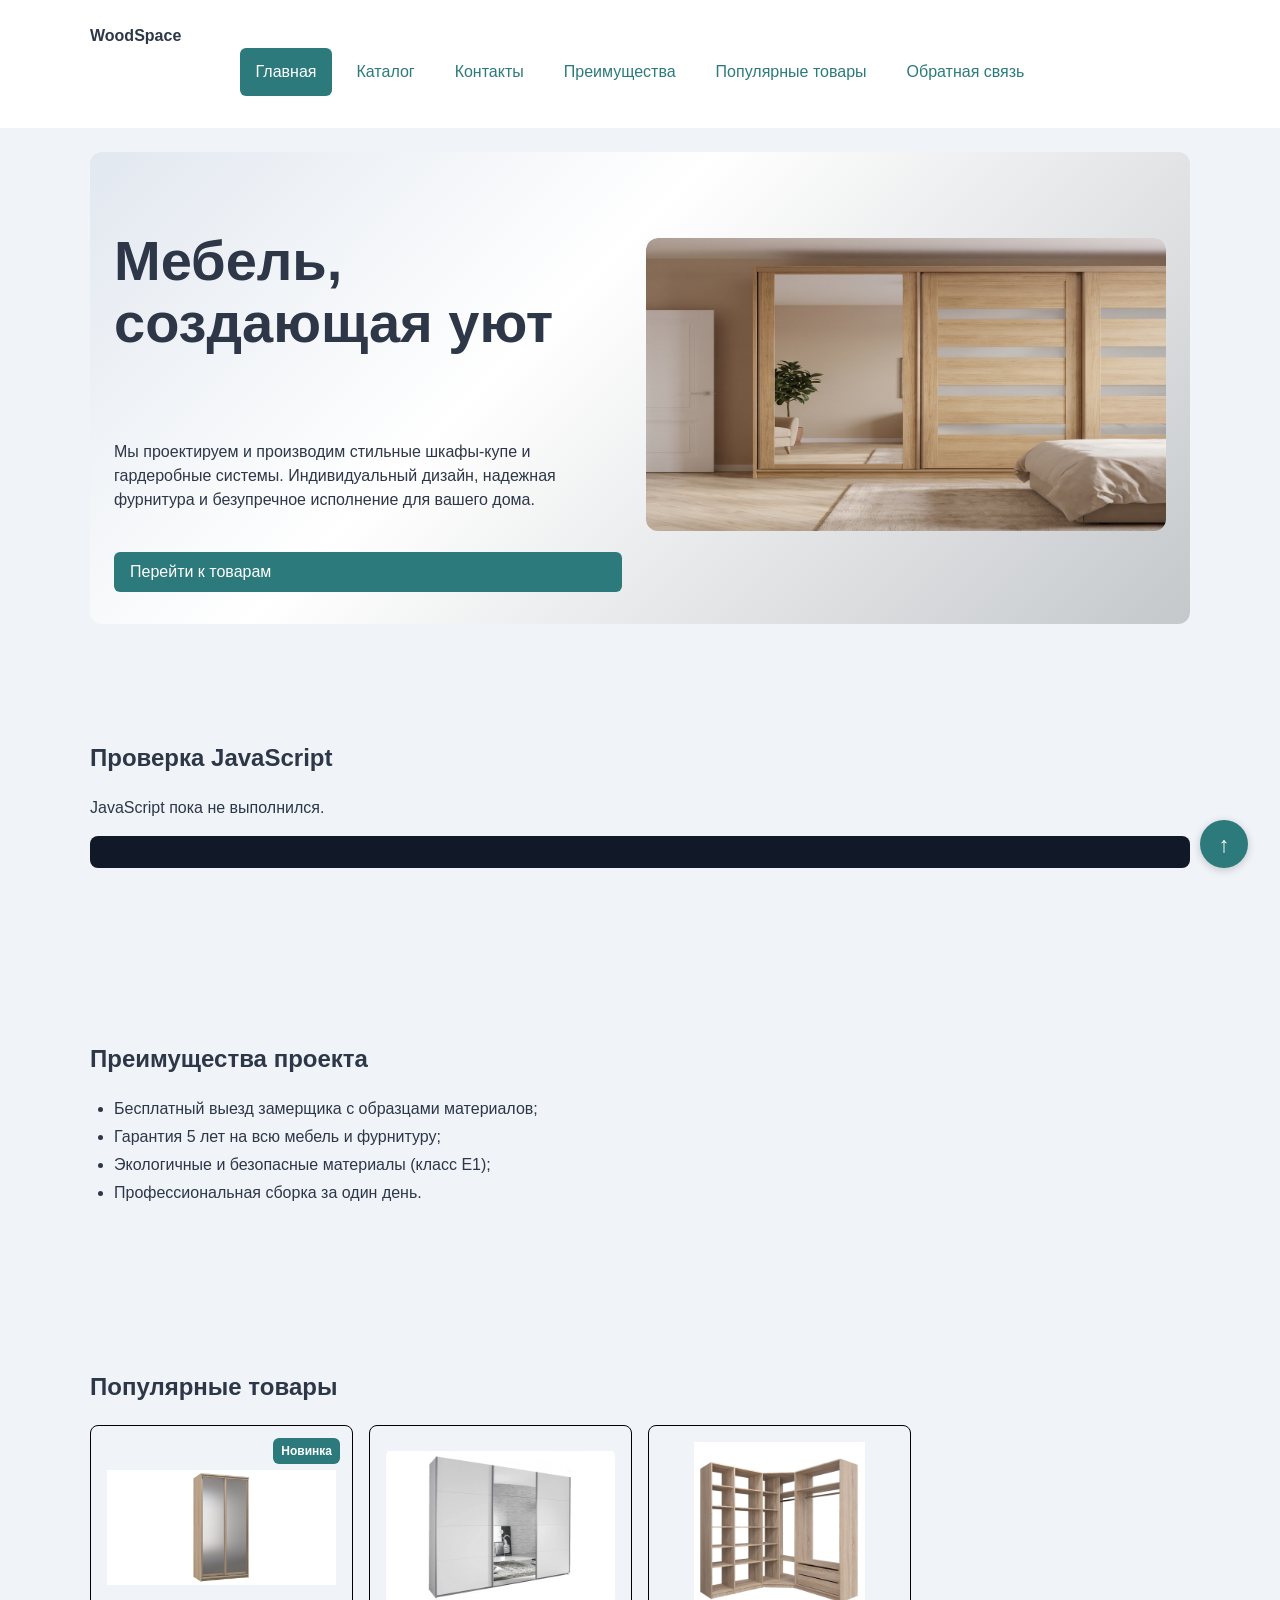
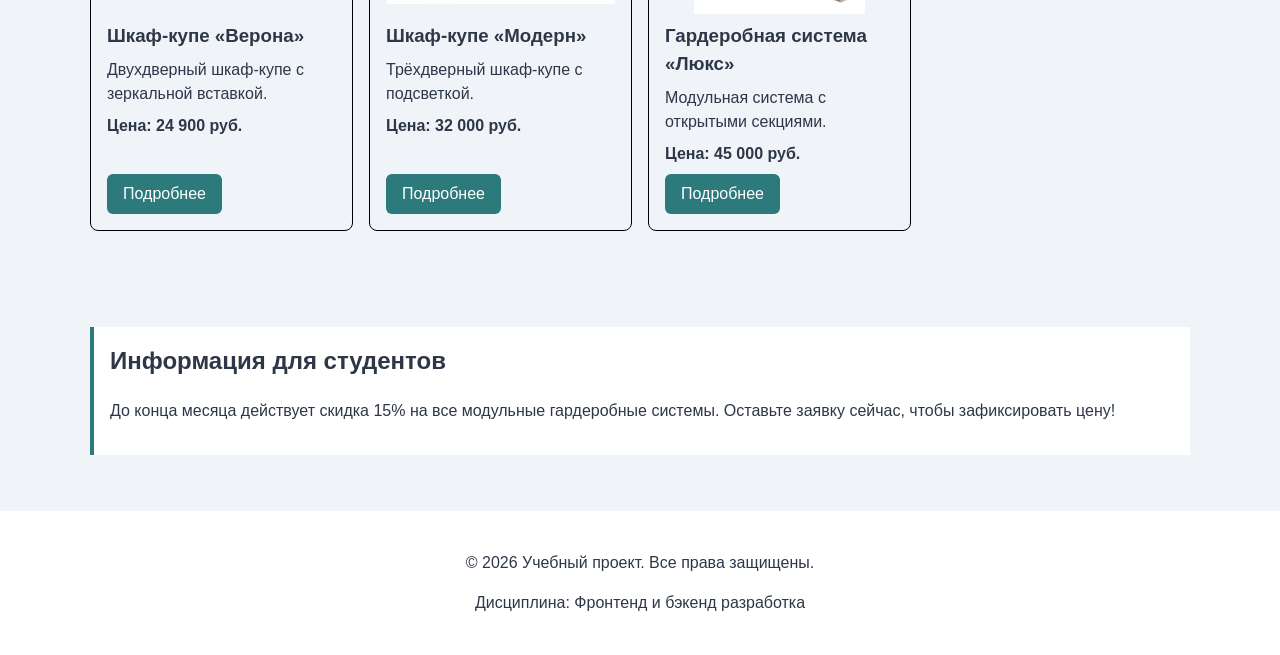
==== index.html @ 38cbf6f6 "feat: add JavaScript basics to shop project" ====
<!DOCTYPE html>
<html lang="ru">
<head>
  <meta charset="UTF-8">
  <meta name="viewport" content="width=device-width, initial-scale=1.0">
  <title>WoodSpace</title>
  <link rel="stylesheet" href="css/style.css">
  <link rel="stylesheet" href="css/responsive.css">
  <script src="js/modal.js" defer></script>
  <meta property="og:type" content="website">
  <meta property="og:title" content="WoodSpace">
  <meta property="og:description" content="WoodSpace - магазин фурнитуры.">
  <meta property="og:image" content="https://kyarlykov.github.io/kr1-html-css-shop/images/preview.jpg">
  <script src="js/data.js" defer></script>
  <script src="js/main.js" defer></script>

</head>
<body>
  <a class="skip-link" href="#main">Перейти к основному содержимому</a>
  <header class="site-header">
    <div class="site-header__inner">
      <a class="site-header__logo" href="index.html">WoodSpace</a>

      <nav class="site-nav" aria-label="Основная навигация">
        <ul class="site-nav__list">
          <li class="site-nav__item">
            <a class="site-nav__link site-nav__link--active" href="index.html" aria-current="page">Главная</a>
          </li>
          <li class="site-nav__item">
            <a class="site-nav__link" href="catalog.html">Каталог</a>
          </li>
          <li class="site-nav__item">
            <a class="site-nav__link" href="contacts.html">Контакты</a>
          </li>
          <li class="site-nav__item">
            <a class="site-nav__link" href="index.html#advantages">Преимущества</a>
          </li>
          <li class="site-nav__item">
            <a class="site-nav__link" href="index.html#popular">Популярные товары</a>
          </li>
          <li class="site-nav__item">
            <a class="site-nav__link" href="index.html#contacts">Обратная связь</a>
          </li>
        </ul>
      </nav>
    </div>
  </header>

  <main id="main" class="page-main">
    <section class="hero">
      <div class="hero__content">
        <h1 class="hero__title">Мебель, создающая уют</h1>
        <p>
          Мы проектируем и производим стильные шкафы-купе и гардеробные системы. 
          Индивидуальный дизайн, надежная фурнитура и безупречное исполнение для вашего дома.
        </p>
        <a class="button button--primary" href="#popular">Перейти к товарам</a>
      </div>

      <div class="hero__carousel">
        <picture class="hero__slide">
          <source media="(min-width: 1024px)" srcset="images/hero-desktop.jpg">
          <source media="(min-width: 768px)" srcset="images/hero-tablet.jpg">
          <img src="images/hero-mobile.jpg" alt="Шкаф-купе из светлого дерева">
        </picture>

        <picture class="hero__slide">
          <source media="(min-width: 1024px)" srcset="images/hero-desktop2.jpg">
          <source media="(min-width: 768px)" srcset="images/hero-tablet2.jpg">
          <img src="images/hero-mobile2.jpg" alt="Шкаф-купе с матовыми вставками">
        </picture>
      </div>
    </section>
    <section class="section js-check" aria-labelledby="js-check-title">
      <h2 id="js-check-title">Проверка JavaScript</h2>
      <p class="js-message">JavaScript пока не выполнился.</p>
      <pre class="product-output"></pre>
    </section>

    <section class="section" id="advantages">
      <h2 class="section__title">Преимущества проекта</h2>

      <ul class="advantages">
        <li class="advantages__item">Бесплатный выезд замерщика с образцами материалов;</li>
        <li class="advantages__item">Гарантия 5 лет на всю мебель и фурнитуру;</li>
        <li class="advantages__item">Экологичные и безопасные материалы (класс E1);</li>
        <li class="advantages__item">Профессиональная сборка за один день.</li>
      </ul>
    </section>

    <section class="section" id="popular">
      <h2 class="section__title">Популярные товары</h2>
      <div class="products-grid">
        <article class="product-card product-card--featured">
          <span class="product-card__badge">Новинка</span>
          <img class="product-card__image" src="images/wardrobe-verona.jpg" alt="Шкаф-купе «Верона»" loading="lazy">
          <h3 class="product-card__title">Шкаф-купе «Верона»</h3>
          <p class="product-card__description">Двухдверный шкаф-купе с зеркальной вставкой.</p>
          <p class="product-card__price">Цена: 24 900 руб.</p>
          <a class="button button--primary product-card__button" href="product.html?id=1">Подробнее</a>
        </article>

        <article class="product-card">
          <img class="product-card__image" src="images/wardrobe-modern.jpg" alt="Шкаф-купе «Модерн»" loading="lazy">
          <h3 class="product-card__title">Шкаф-купе «Модерн»</h3>
          <p class="product-card__description">Трёхдверный шкаф-купе с подсветкой.</p>
          <p class="product-card__price">Цена: 32 000 руб.</p>
          <a class="button button--primary product-card__button" href="product.html?id=3">Подробнее</a>
        </article>

        <article class="product-card">
          <img class="product-card__image" src="images/wardrobe-lux.jpg" alt="Гардеробная система «Люкс»" loading="lazy">
          <h3 class="product-card__title">Гардеробная система «Люкс»</h3>
          <p class="product-card__description">Модульная система с открытыми секциями.</p>
          <p class="product-card__price">Цена: 45 000 руб.</p>
          <a class="button button--primary product-card__button" href="product.html?id=5">Подробнее</a>
        </article>
      </div>
    </section>

    <aside class="info-note">
      <h2 class="info-note__title">Информация для студентов</h2>
      <p>
        До конца месяца действует скидка 15% на все модульные гардеробные системы. 
        Оставьте заявку сейчас, чтобы зафиксировать цену!
      </p>
    </aside>
  </main>

  <footer class="site-footer" id="contacts">
    <p>&copy; 2026 Учебный проект. Все права защищены.</p>
    <p>Дисциплина: Фронтенд и бэкенд разработка</p>
  </footer>

  <dialog class="order-dialog" id="order-dialog" aria-labelledby="order-dialog-title">
    <h2 class="order-dialog__title" id="order-dialog-title">Оформление заявки</h2>

    <form class="order-form" id="order-form" action="#" method="post" novalidate>
      <input id="selected-product" name="selected-product" type="hidden">

      <div class="order-form__field">
        <label class="order-form__label" for="order-name">Имя</label>
        <input
          class="order-form__input"
          id="order-name"
          name="name"
          type="text"
          placeholder="Введите ваше имя"
          minlength="2"
          autocomplete="given-name"
          required
        >
      </div>

      <div class="order-form__field">
        <label class="order-form__label" for="order-email">E-mail</label>
        <input
          class="order-form__input"
          id="order-email"
          name="email"
          type="email"
          placeholder="example@mail.ru"
          autocomplete="email"
          required
        >
      </div>

      <div class="order-form__field">
        <label class="order-form__label" for="order-phone">Телефон</label>
        <input
          class="order-form__input"
          id="order-phone"
          name="phone"
          type="tel"
          inputmode="tel"
          placeholder="+7 (900) 000-00-00"
          pattern="^\+7 \(\d{3}\) \d{3}-\d{2}-\d{2}$"
          required
          aria-describedby="phone-hint" 
        >
        <small class="order-form__hint" id="phone-hint">Формат: +7 (900) 000-00-00</small>
      </div>

      <div class="order-form__field">
        <label class="order-form__label" for="order-date">Дата связи</label>
        <input
          class="order-form__input"
          id="order-date"
          name="date"
          type="date"
        >
      </div>

      <div class="order-form__field">
        <label class="order-form__label" for="order-topic">Тема заявки</label>
        <select class="order-form__select" id="order-topic" name="topic" required>
          <option value="">Выберите тему</option>
          <option value="product">Заказ товара</option>
          <option value="consultation">Консультация</option>
          <option value="delivery">Доставка</option>
        </select>
      </div>

      <div class="order-form__field">
        <label class="order-form__label" for="order-comment">Комментарий</label>
        <textarea
          class="order-form__textarea"
          id="order-comment"
          name="comment"
          rows="4"
          placeholder="Укажите дополнительную информацию"
        ></textarea>
      </div>

      <div class="order-form__field order-form__field--checkbox">
        <label class="order-form__label">
          <input
            class="order-form__checkbox"
            id="order-agreement"
            name="agreement"
            type="checkbox"
            required
          >
          Я согласен на обработку данных
        </label>
      </div>

      <div class="order-form__actions">
        <button class="button button--secondary" type="button" id="close-order-dialog">
          Закрыть
        </button>
        <button class="button button--primary" type="submit">
          Отправить заявку
        </button>
      </div>
    </form>
  </dialog>

  <p class="success-message" id="success-message" hidden>
    Форма успешно отправлена!
  </p>
  <a class="to-top" href="#" aria-label="Наверх">↑</a>
</body>
</html>
---- css/style.css ----
/* ===============================
   1. Переменные проекта
   =============================== */

:root {
  --color-bg: #f0f4f8; /* Очень светлый серо-голубой фон */
  --color-surface: #ffffff; /* Чистый белый для карточек */
  --color-surface-accent: #e2e8f0; /* Светло-серый для выделений */
  --color-primary: #2c7a7b; /* Глубокий бирюзовый / морская волна */
  --color-primary-dark: #235e5f; /* Темно-бирюзовый при наведении */
  --color-text: #2d3748; /* Темно-серый, мягче черного */
  --color-danger: #e53e3e;
  --color-success: #38a169;
  --color-success-bg: #f0fff4;
  --color-white: #ffffff;

  --space-xs: 4px;
  --space-sm: 8px;
  --space-md: 16px;
  --space-lg: 24px;
  --space-xl: 32px;

  --radius-sm: 6px;
  --radius-md: 8px;
  --radius-lg: 12px;

  --container-width: 1100px;
}

/* ===============================
   2. Базовые стили
   =============================== */

* {
  box-sizing: border-box;
}

body {
  margin: 0;
  font-family: Arial, sans-serif;
  line-height: 1.5;
  color: var(--color-text);
  background-color: var(--color-bg);
  display: flex;
  flex-direction: column;
  min-height: 100vh;
}

html {
  scroll-behavior: smooth;
}

:target {
  outline: 2px dashed var(--color-primary);
  outline-offset: 4px;
}

a {
  color: var(--color-primary);
}

a:hover {
  color: var(--color-primary-dark);
}

a:focus-visible {
  outline: 2px solid var(--color-primary);
  outline-offset: 3px;
}

/* ===============================
   3. Шапка сайта и навигация
   =============================== */

.site-header {
  padding: var(--space-lg);
  background-color: var(--color-surface);
}

.site-header__inner {
  max-width: var(--container-width);
  margin: 0 auto;
}

.site-header__logo {
  display: inline-block;
  font-weight: 700;
  color: var(--color-text);
  text-decoration: none;
}

.site-nav__list {
  display: flex;
  flex-wrap: wrap;
  justify-content: center;
  align-items: center;
  gap: var(--space-md);
  padding: 0;
  margin: var(--space-md) 0 0;
  list-style: none;
}

.site-nav__item {
  margin-bottom: var(--space-sm);
}

.site-nav__link {
  display: inline-block;
  padding: var(--space-sm) var(--space-md);
  color: var(--color-primary);
  text-decoration: none;
  border-radius: var(--radius-sm);
}

.site-nav__link:hover {
  color: var(--color-white);
  background-color: var(--color-primary);
}

.site-nav__link:focus-visible {
  outline: 2px solid var(--color-primary);
  outline-offset: 3px;
}

.site-nav__link--active {
  color: var(--color-white);
  background-color: var(--color-primary);
}

/* ===============================
   4. Основные блоки страницы
   =============================== */

.page-main {
  padding: var(--space-lg);
  flex: 1;
}

.hero {
  max-width: var(--container-width);
  margin: 0 auto var(--space-xl);
  padding: var(--space-xl) var(--space-lg);
  background: linear-gradient(135deg, var(--color-surface-accent) 0%, var(--color-surface) 40%, rgba(0, 0, 0, 0.18) 100%);
  border-radius: var(--radius-lg);
}

.hero__carousel {
  display: flex;
  gap: 16px;
  overflow-x: auto;
  scroll-snap-type: x mandatory;
  border-radius: var(--radius-lg);
  scrollbar-width: none; /* Скрывает полосу прокрутки в Firefox */
}

.hero__carousel::-webkit-scrollbar {
  display: none; /* Скрывает полосу прокрутки в Chrome и Safari */
}

.hero__slide {
  flex: 0 0 100%;
  aspect-ratio: 16 / 9;
  object-fit: cover;
  scroll-snap-align: center;
  border-radius: var(--radius-lg);
}

.hero__slide img {
  width: 100%;
  height: 100%;
  object-fit: cover;
  border-radius: inherit;
}

.section {
  max-width: var(--container-width);
  margin: 0 auto var(--space-xl);
}

.section__title {
  margin-top: 0;
}

.advantages {
  margin: 0;
  padding-left: var(--space-lg);
}

.advantages__item {
  margin-bottom: var(--space-xs);
}

.info-note {
  max-width: var(--container-width);
  margin: 0 auto var(--space-xl);
  padding: var(--space-md);
  border-left: 4px solid var(--color-primary);
  background-color: var(--color-surface);
}

.info-note__title {
  margin-top: 0;
}

/* ===============================
   5. Хлебные крошки
   =============================== */

.breadcrumbs {
  max-width: var(--container-width);
  margin: 0 auto var(--space-md);
  font-size: 14px;
  color: var(--color-muted);
}

.breadcrumbs__link {
  color: var(--color-primary);
}

.breadcrumbs__current::before {
  content: " / ";
  color: var(--color-muted);
}

/* ===============================
   6. Кнопки
   =============================== */

.button {
  display: inline-block;
  padding: var(--space-sm) var(--space-md);
  border: none;
  border-radius: var(--radius-sm);
  font: inherit;
  text-decoration: none;
  cursor: pointer;
}

.button--primary {
  color: var(--color-white);
  background-color: var(--color-primary);
}

.button--primary:hover {
  color: var(--color-white);
  background-color: var(--color-primary-dark);
}

.button--secondary {
  color: var(--color-primary);
  background-color: transparent;
  border: 1px solid var(--color-primary);
}

.button--secondary:hover {
  color: var(--color-white);
  background-color: var(--color-primary);
}

.button:focus-visible {
  outline: 2px solid var(--color-primary);
  outline-offset: 3px;
}

.button:disabled,
.button--disabled {
  opacity: 0.6;
  cursor: not-allowed;
}

/* ===============================
   7. Карточка товара и сетка
   =============================== */

.products-grid {
  display: grid;
  grid-template-columns: repeat(3, 1fr);
  gap: var(--space-lg);
}

.product-card {
  position: relative;
  display: flex;
  flex-direction: column;
  height: 100%;
  gap: var(--space-sm);
  padding: var(--space-md);
  border: 1px solid var(--color-border);
  border-radius: var(--radius-md);
  background-color: var(--color-bg);
}

.product-card__badge {
  position: absolute;
  top: 12px;
  right: 12px;
  padding: var(--space-xs) var(--space-sm);
  font-size: 12px;
  font-weight: 700;
  color: var(--color-white);
  background-color: var(--color-primary);
  border-radius: var(--radius-sm);
  z-index: 1;
}

.product-card:hover {
  border-color: var(--color-primary);
}

.product-card--featured {
  border-color: var(--color-primary);
}

.product-card--discount {
  border-color: var(--color-danger);
}

.product-card__title {
  margin: 0;
  color: var(--color-text);
}

.product-card__description {
  margin: 0;
  color: var(--color-muted);
}

.product-card__price {
  margin: 0;
  font-weight: 700;
}

.product-card--discount .product-card__price {
  color: var(--color-danger);
}

.product-card__button {
  margin-top: auto;
  align-self: flex-start;
}

/* ===============================
   8. Страница товара (product.html)
   =============================== */

.product {
  display: grid;
  grid-template-columns: 1fr 1fr;
  gap: var(--space-lg);
  align-items: start;
  max-width: var(--container-width);
  margin: 0 auto var(--space-xl);
}

.product__media {
  position: relative;
  overflow: hidden;
  border-radius: var(--radius-md);
  background-color: var(--color-surface);
}

.product__image {
  width: 100%;
  height: auto;
  display: block;
  border-radius: var(--radius-md);
}

.product__badge {
  position: absolute;
  top: 12px;
  right: 12px;
  padding: var(--space-xs) var(--space-sm);
  background-color: var(--color-primary);
  color: var(--color-white);
  font-weight: 700;
  font-size: 12px;
  border-radius: var(--radius-sm);
  z-index: 1;
}

.product__info {
  display: flex;
  flex-direction: column;
  gap: var(--space-md);
}

.product__title {
  margin: 0;
  font-size: 28px;
  color: var(--color-text);
  line-height: 1.2;
}

.product__description {
  margin: 0;
  color: var(--color-muted);
  line-height: 1.6;
}

.product__price {
  margin: 0;
  font-size: 22px;
  font-weight: 700;
  color: var(--color-text);
}

.product__button {
  margin-top: auto;
  align-self: flex-start;
}

.product__specs {
  width: 100%;
  max-width: var(--container-width);
  margin: var(--space-xl) auto;
  border-collapse: collapse;
}

.product__specs caption {
  font-size: 18px;
  font-weight: 700;
  text-align: left;
  margin-bottom: var(--space-sm);
  color: var(--color-text);
}

.product__specs th,
.product__specs td {
  padding: var(--space-sm) var(--space-md);
  border: 1px solid var(--color-border);
  text-align: left;
  vertical-align: middle;
}

.product__specs thead th {
  background-color: var(--color-surface);
  font-weight: 700;
  color: var(--color-text);
}

.product__specs tbody tr:hover {
  background-color: var(--color-surface-accent);
}

/* ===============================
   9. Каталог
   =============================== */

.catalog-layout {
  max-width: var(--container-width);
  margin: 0 auto var(--space-xl);
  display: grid;
  grid-template-columns: 260px 1fr;
  grid-template-areas: "filters products";
  gap: var(--space-lg);
}

.catalog-layout__products {
  grid-area: products;
}

.catalog-filters {
  grid-area: filters;
  padding: var(--space-md);
  border: 1px solid var(--color-border);
  border-radius: var(--radius-md);
  background-color: var(--color-surface);
}

.catalog-filters__title {
  margin-top: 0;
}

.catalog-filters__form {
  display: grid;
  gap: var(--space-md);
}

.catalog-filters__group {
  margin: 0;
  padding: var(--space-md);
  border: 1px solid var(--color-border);
  border-radius: var(--radius-sm);
}

.catalog-filters__legend {
  font-weight: 700;
}

.catalog-filters__label {
  display: block;
  margin-bottom: var(--space-sm);
}

.catalog-filters__checkbox {
  width: auto;
}

.catalog-filters__input {
  width: 100%;
  padding: 8px 10px;
  border: 1px solid var(--color-border);
  border-radius: var(--radius-sm);
  font: inherit;
}

/* ===============================
   10. Модальное окно и форма
   =============================== */

.order-dialog {
  width: min(100% - 32px, 560px);
  padding: var(--space-lg);
  border: none;
  border-radius: var(--radius-lg);
}

.order-dialog::backdrop {
  background-color: rgba(0, 0, 0, 0.5);
}

.order-dialog__title {
  margin-top: 0;
}

.order-form__field {
  margin-bottom: var(--space-md);
}

.order-form__label {
  display: block;
  margin-bottom: var(--space-xs);
}

.order-form__input,
.order-form__select,
.order-form__textarea {
  width: 100%;
  padding: 10px 12px;
  border: 1px solid var(--color-border);
  border-radius: var(--radius-sm);
  font: inherit;
}

.order-form__input:hover,
.order-form__select:hover,
.order-form__textarea:hover {
  border-color: var(--color-primary);
}

.order-form__input:focus-visible,
.order-form__select:focus-visible,
.order-form__textarea:focus-visible {
  outline: 2px solid var(--color-primary);
  outline-offset: 3px;
}

.order-form [aria-invalid="true"] {
  border-color: var(--color-danger);
}

.order-form__checkbox {
  width: auto;
}

.order-form__hint {
  display: block;
  margin-top: var(--space-xs);
  color: var(--color-muted);
}

.order-form__actions {
  display: flex;
  gap: var(--space-md);
  margin-top: var(--space-lg);
}

/* ===============================
   11. Сообщение об успехе
   =============================== */

.success-message {
  max-width: var(--container-width);
  margin: var(--space-lg) auto;
  padding: var(--space-md);
  border-left: 4px solid var(--color-success);
  background-color: var(--color-success-bg);
}

/* ===============================
   12. Подвал
   =============================== */

.site-footer {
  padding: var(--space-lg);
  background-color: var(--color-surface);
  text-align: center;
}

.to-top {
  position: fixed;
  right: var(--space-lg);
  bottom: var(--space-lg);
  width: 48px;
  height: 48px;
  display: flex;
  align-items: center;
  justify-content: center;
  font-size: 22px;
  font-weight: bold;
  color: var(--color-white);
  background-color: var(--color-primary);
  border-radius: 50%;
  text-decoration: none;
  box-shadow: 0 2px 8px rgba(0,0,0,0.2);
  z-index: 100;
}

.to-top:hover {
  color: var(--color-white);
  background-color: var(--color-primary-dark);
}

.to-top:focus-visible {
  outline: 2px solid var(--color-white);
  outline-offset: 3px;
}

.product-output {
  padding: 16px;
  overflow-x: auto;
  color: #f9fafb;
  background-color: #111827;
  border-radius: 8px;
}
---- css/responsive.css ----
/*
  Адаптивные стили для контрольной работы №3.
  Подход: Mobile First.
  Базовые стили рассчитаны на мобильный экран.
  Расширения добавляются через min-width медиазапросы.
*/

*,
*::before, 
*::after {
    box-sizing: border-box;
}

html {
    scroll-behavior: smooth;
}

img, video {
    max-width: 100%;
    height: auto;
}

body {
    overflow-x: hidden;
}

.container, 
.main,
.section {
    width: min(100% - 32px, 1200px);
    margin-inline: auto;
}

.section {
    padding-block: clamp(24px, 5vw, 64px);
}

.site-nav__list {
    display: flex;
    flex-direction: row;
    overflow-x: auto;
    gap: var(--space-sm, 8px);
    padding: 0;
    margin: 0;
    list-style: none;
    -webkit-overflow-scrolling: touch;
}

.site-nav__link {
    display: block;
    padding: 12px 16px;
}

.site-nav__item {
    flex-shrink: 0;
}

@media (min-width: 768px) {
    .site-nav__list{
        flex-direction: row;
        flex-wrap: wrap;
        align-items: center;
    }

    .site-header {
        position: sticky;
        top: 0;
        z-index: 100;
    }
}

.hero {
    display: grid;
    gap: var(--space-lg, 24px);
    align-items: center;
}

.hero__content {
    display: grid;
    gap: var(--space-lg, 16px);
}

.hero__title {
    font-size: clamp(28px, 7vw, 56px);
    line-height: 1.1;
}

.hero__image {
    width: 100%;
    max-width: 520px;
    margin-inline: auto;
}

@media (min-width: 900px) {
    .hero {
        grid-template-columns: minmax(0, 1fr) minmax(320px, 520px);
    }
}

.products-grid {
    display: grid;
    grid-template-columns: 1fr;
    gap: var(--space-md, 16px);
}

.product-card {
    min-width: 0;
    border: 1px solid black;
}

.product-card:hover {
    border: 3px solid #2c7a7b;
}

.product-card__title,
.product-card__description {
    overflow-wrap: break-word;
    word-break: normal;
}

@media (min-width: 640px) {
    .products-grid {
        grid-template-columns: repeat(2, minmax(0, 1fr));
    }
}

@media (min-width: 1024px) {
    .products-grid {
        grid-template-columns: repeat(3, minmax(0, 1fr));
    }
}

@media (min-width:1280px) {
    .products-grid {
        grid-template-columns: repeat(4, minmax(0, 1fr));
    }
}

.catalog-layout {
    display: grid;
    gap: var(--space-lg, 24px);
}

.catalog-filters {
    order: -1;
}

@media (min-width: 1024px) {
    .catalog-layout {
        grid-template-columns: 280px minmax(0, 1fr);
        align-items: start;
    }

    .catalog-filters {
        position: sticky;
        top: 88px;
        order: initial;
    }
}

.product-card__image {
    display: block;
    width: 100%;
    aspect-ratio: 4 / 3;
    object-fit: contain;
    border-radius: var(--space-md, 8px);
}

.order-form {
    display: grid;
    gap: var(--space-md, 16px);
}

.order-form__field {
    display: grid;
    gap: var(--space-xs, 8px);
}

.order-form__input, 
.order-form__textarea, 
.order-form__select {
    width: 100%;
    min-height: 44px;
    padding: 10px 12px;
    font: inherit;
}

.order-form__textarea {
    min-height: 120px;
    resize: vertical;
}

@media (min-width: 768px) {
    .order-form {
        grid-template-columns: repeat(2, minmax(0, 1fr));
    }
    .order-form__field--checkbox,
    .order-form__actions,
    .order-form__field:has(#order-comment) {
        grid-column: 1 / -1;
    }
}

.table-wrapper {
    width: 100%;
    overflow-x: auto;
    -webkit-overflow-scrolling: touch;
}

.product-table {
    width: 100%;
    min-width: 640px;
    border-collapse: collapse;
}

.product-table th, 
.product-table td {
    padding: 12px;
    border: 1px solid var(--color-border, #ddd);
    text-align: left;
}

.to-top {
    position: fixed;
    right: 16px;
    bottom: 16px;
    z-index: 90;
}

@media (min-width: 768px) {
    .to-top {
        right: 32px;
        bottom: 32px;
    }
}

.order-dialog {
  width: min(100% - 32px, 560px);
  max-height: calc(100vh - 32px);
  overflow: auto;
}

.order-dialog::backdrop {
  background: rgb(0 0 0 / 0.5);
}

.skip-link {
    position: absolute;
    left: 16px;
    top: -100px;
    z-index: 1000;
    padding: 8px 12px;
    color: #fff;
    background-color: #111;
    border-radius: 6px;
    text-decoration: none;
}

.skip-link:focus,
.skip-lin:focus-visible {
    top: 16px;
}

:focus-visible {
  outline: 3px solid var(--color-primary, #0057b8);
  outline-offset: 3px;
}

.site-nav__link:focus-visible,
.button:focus-visible,
.order-form__input:focus-visible,
.order-form__textarea:focus-visible,
.order-form__select:focus-visible {
  outline: 3px solid var(--color-primary, #0057b8);
  outline-offset: 3px;
}
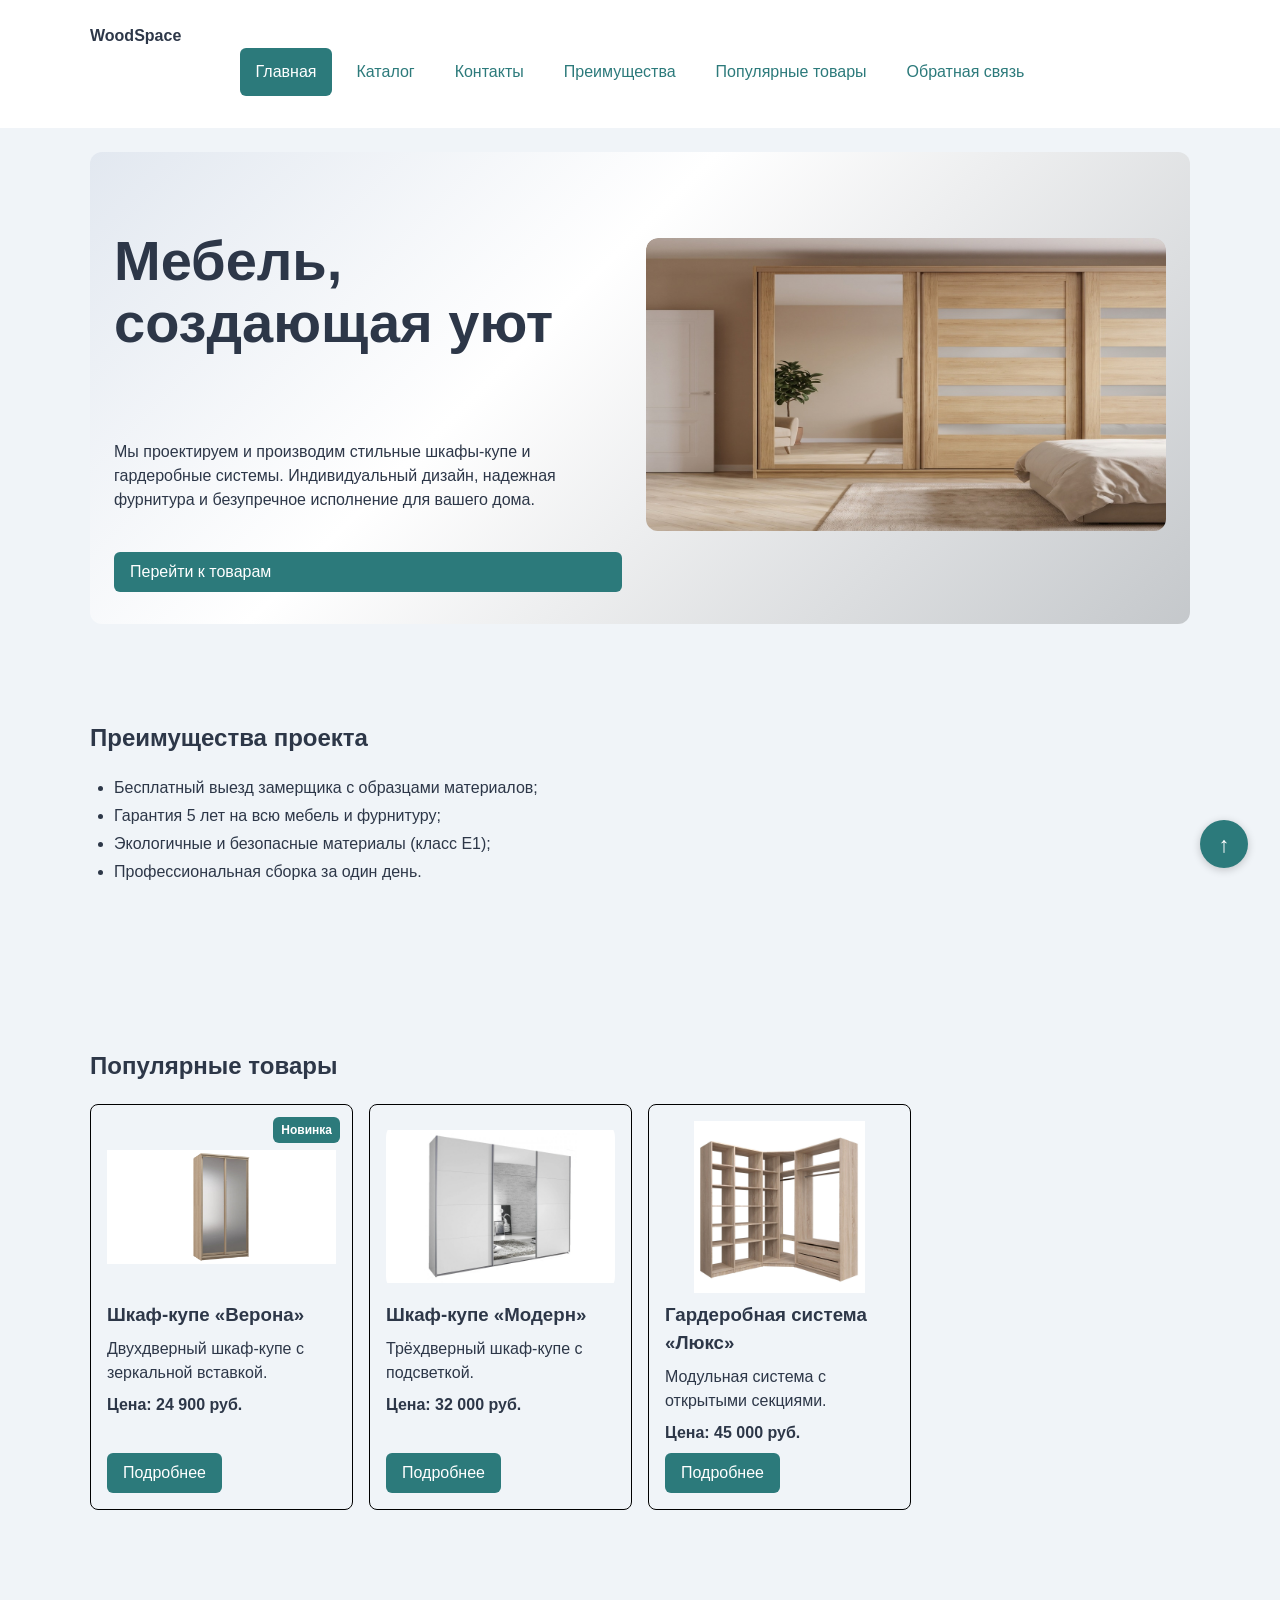
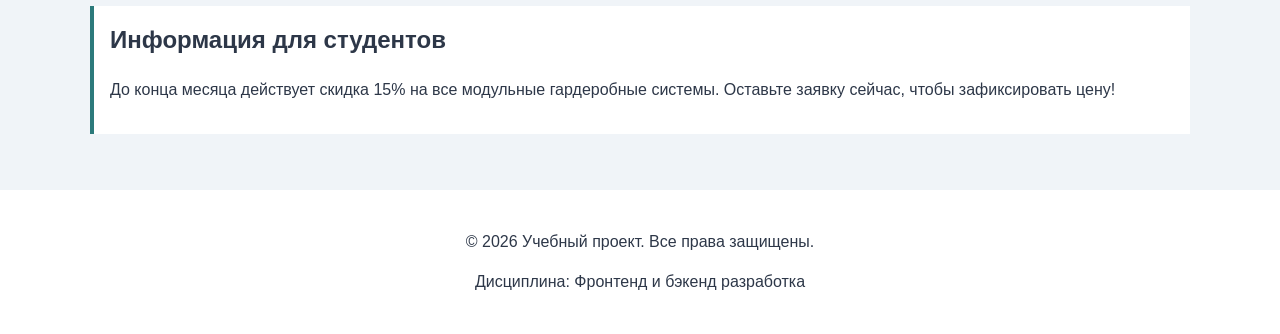
==== commit e1354a27: "feat: complete kr4" ====
--- a/index.html
+++ b/index.html
@@ -12,6 +12,7 @@
   <meta property="og:description" content="WoodSpace - магазин фурнитуры.">
   <meta property="og:image" content="https://kyarlykov.github.io/kr1-html-css-shop/images/preview.jpg">
   <script src="js/data.js" defer></script>
+  <script src="js/validation.js" defer></script>
   <script src="js/main.js" defer></script>
 
 </head>
@@ -70,11 +71,6 @@
           <img src="images/hero-mobile2.jpg" alt="Шкаф-купе с матовыми вставками">
         </picture>
       </div>
-    </section>
-    <section class="section js-check" aria-labelledby="js-check-title">
-      <h2 id="js-check-title">Проверка JavaScript</h2>
-      <p class="js-message">JavaScript пока не выполнился.</p>
-      <pre class="product-output"></pre>
     </section>
 
     <section class="section" id="advantages">
